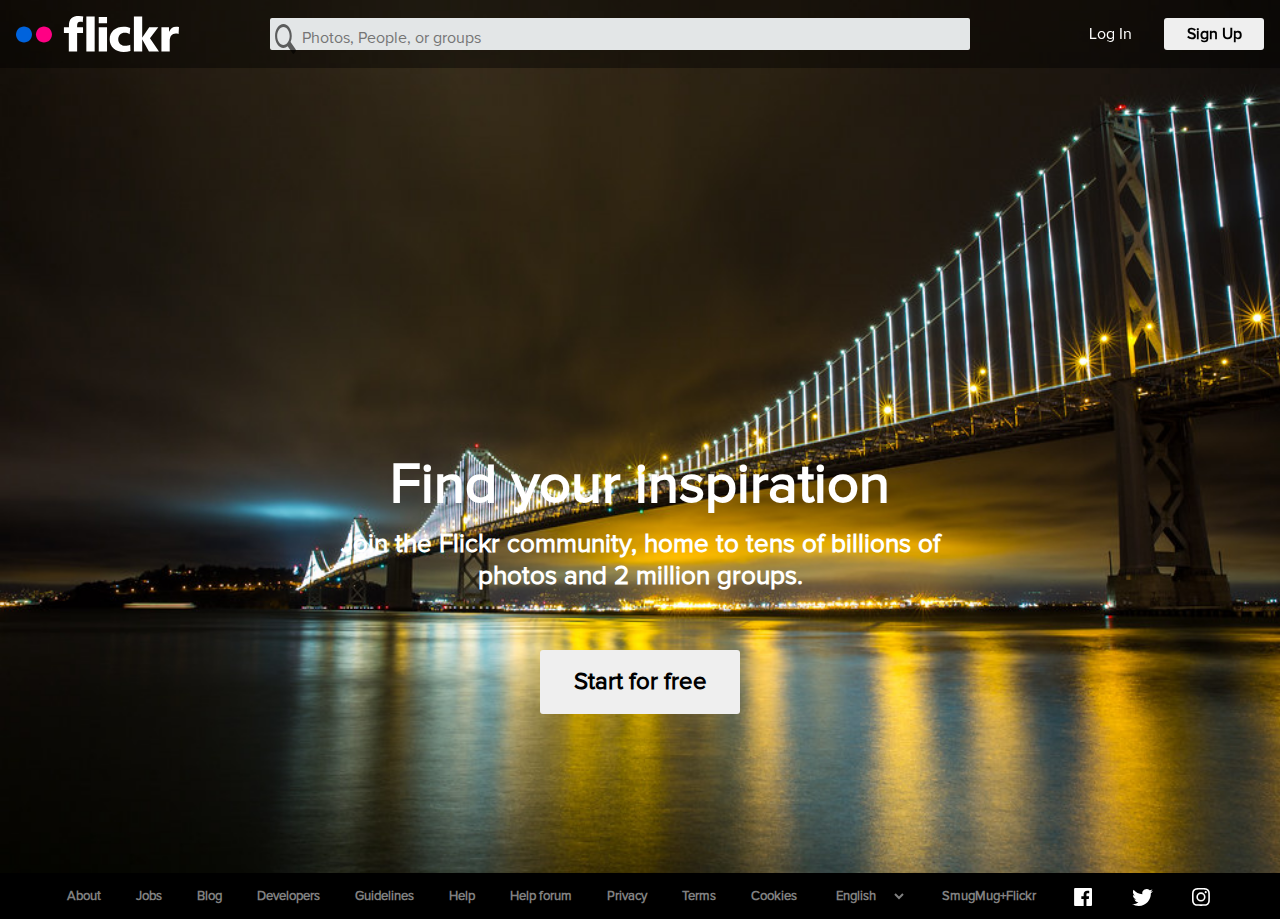
==== index.html @ a75e3fd8 "first commit" ====
<!DOCTYPE html>
<html lang="en">

<head>
    <meta charset="UTF-8">
    <meta name="viewport" content="width=device-width, initial-scale=1.0">
    <title>Find your inspiration. |Flickr</title>
    <link rel="stylesheet" href="bootstrap-5.3.2-dist/css/bootstrap.css">
    <link rel="stylesheet" href="style.css">
    <link rel="shortcut icon" href="images/favicon-144.png" type="image/x-icon">
</head>

<body>
    <main class="">
        <div id="carouselExampleSlidesOnly" class="carousel slide" data-bs-ride="carousel">
            <div class="carousel-inner">
                <div class="carousel-item active" data-bs-interval="5000">
                    <img src="images/15118079089_489aa62638_b.jpg" class="d-block w-100 vh-100" alt="...">
                    <div class="carousel-caption d-none d-md-block">
                        <h1>Find your inspiration</h1>
                        <h3>Join the Flickr community, home to tens of billions of <br> photos and 2 million groups.
                        </h3>
                        <a href="">
                            <button>Start for free</button>
                        </a>
                    </div>

                </div>
                <div class="carousel-item" data-bs-interval="5000">
                    <img src="images/A_Time_of_Change_Rachel_Brokaw.jpg" class="d-block w-100 vh-100" alt="...">
                    <div class="carousel-caption d-none d-md-block">
                        <h1>Find your inspiration</h1>
                        <h3>Join the Flickr community, home to tens of billions of <br> photos and 2 million groups.
                        </h3>
                        <a href="">
                            <button>Start for free</button>
                        </a>
                    </div>
                </div>
                <div class="carousel-item" data-bs-interval="5000">
                    <img src="images/benito_druck.jpg" class="d-block w-100 vh-100" alt="...">
                    <div class="carousel-caption d-none d-md-block">
                        <h1>Find your inspiration</h1>
                        <h3>Join the Flickr community, home to tens of billions of <br> photos and 2 million groups.
                        </h3>
                        <a href="">
                            <button>Start for free</button>
                        </a>
                    </div>
                </div>
                <div class="carousel-item" data-bs-interval="5000">
                    <img src="images/Catwalk_am_Bahnhof_Zurich_Oerlikon_Peter_Arn.jpg" class="d-block w-100 vh-100"
                        alt="...">
                        <div class="carousel-caption d-none d-md-block">
                            <h1>Find your inspiration</h1>
                            <h3>Join the Flickr community, home to tens of billions of <br> photos and 2 million groups.
                            </h3>
                            <a href="">
                                <button>Start for free</button>
                            </a>
                        </div>
                </div>
                <div class="carousel-item" data-bs-interval="5000">
                    <img src="images/Cool_Power_commended-LPOTY_UK_Steve_Cole.jpg" class="d-block w-100 vh-100"
                        alt="...">
                        <div class="carousel-caption d-none d-md-block">
                            <h1>Find your inspiration</h1>
                            <h3>Join the Flickr community, home to tens of billions of <br> photos and 2 million groups.
                            </h3>
                            <a href="">
                                <button>Start for free</button>
                            </a>
                        </div>
                </div>
                <div class="carousel-item" data-bs-interval="5000">
                    <img src="images/Dawn_of_Another_Day_Sky_Matthews.jpg" class="d-block w-100 vh-100" alt="...">
                    <div class="carousel-caption d-none d-md-block">
                        <h1>Find your inspiration</h1>
                        <h3>Join the Flickr community, home to tens of billions of <br> photos and 2 million groups.
                        </h3>
                        <a href="">
                            <button>Start for free</button>
                        </a>
                    </div>
                </div>
                <div class="carousel-item" data-bs-interval="5000">
                    <img src="images/Desert_Beauty_Christoph_Fischer.jpg" class="d-block w-100 vh-100" alt="...">
                    <div class="carousel-caption d-none d-md-block">
                        <h1>Find your inspiration</h1>
                        <h3>Join the Flickr community, home to tens of billions of <br> photos and 2 million groups.
                        </h3>
                        <a href="">
                            <button>Start for free</button>
                        </a>
                    </div>
                </div>
                <div class="carousel-item" data-bs-interval="5000">
                    <img src="images/Europes_best_View_Fabian_Fortmann.jpg" class="d-block w-100 vh-100" alt="...">
                    <div class="carousel-caption d-none d-md-block">
                        <h1>Find your inspiration</h1>
                        <h3>Join the Flickr community, home to tens of billions of <br> photos and 2 million groups.
                        </h3>
                        <a href="">
                            <button>Start for free</button>
                        </a>
                    </div>
                </div>
                <div class="carousel-item" data-bs-interval="5000">
                    <img src="images/Fantasy_Island_Daniel_Cheong.jpg" class="d-block w-100 vh-100" alt="...">
                    <div class="carousel-caption d-none d-md-block">
                        <h1>Find your inspiration</h1>
                        <h3>Join the Flickr community, home to tens of billions of <br> photos and 2 million groups.
                        </h3>
                        <a href="">
                            <button>Start for free</button>
                        </a>
                    </div>
                </div>
                <div class="carousel-item" data-bs-interval="5000">
                    <img src="images/Frosch_Bokeh_2_Axel_F.jpg" class="d-block w-100 vh-100" alt="...">
                    <div class="carousel-caption d-none d-md-block">
                        <h1>Find your inspiration</h1>
                        <h3>Join the Flickr community, home to tens of billions of <br> photos and 2 million groups.
                        </h3>
                        <a href="">
                            <button>Start for free</button>
                        </a>
                    </div>
                </div>
                <div class="carousel-item" data-bs-interval="5000">
                    <img src="images/Happy_Birthday_Adam_Iwona_Podlasinska.jpg" class="d-block w-100 vh-100" alt="...">
                    <div class="carousel-caption d-none d-md-block">
                        <h1>Find your inspiration</h1>
                        <h3>Join the Flickr community, home to tens of billions of <br> photos and 2 million groups.
                        </h3>
                        <a href="">
                            <button>Start for free</button>
                        </a>
                    </div>
                </div>
                <div class="carousel-item" data-bs-interval="5000">
                    <img src="images/If_Only_We_Could_Turn_Back_Time_Anna_Kwa.jpg" class="d-block w-100 vh-100"
                        alt="...">
                        <div class="carousel-caption d-none d-md-block">
                            <h1>Find your inspiration</h1>
                            <h3>Join the Flickr community, home to tens of billions of <br> photos and 2 million groups.
                            </h3>
                            <a href="">
                                <button>Start for free</button>
                            </a>
                        </div>
                </div>
                <div class="carousel-item" data-bs-interval="5000">
                    <img src="images/Mists_of_renfrew_Adam_Gibbs.jpg" class="d-block w-100 vh-100" alt="...">
                    <div class="carousel-caption d-none d-md-block">
                        <h1>Find your inspiration</h1>
                        <h3>Join the Flickr community, home to tens of billions of <br> photos and 2 million groups.
                        </h3>
                        <a href="">
                            <button>Start for free</button>
                        </a>
                    </div>
                </div>
                <div class="carousel-item" data-bs-interval="5000">
                    <img src="images/Secluded_Pete_Rowbottom.jpg" class="d-block w-100 vh-100" alt="...">
                    <div class="carousel-caption d-none d-md-block">
                        <h1>Find your inspiration</h1>
                        <h3>Join the Flickr community, home to tens of billions of <br> photos and 2 million groups.
                        </h3>
                        <a href="">
                            <button>Start for free</button>
                        </a>
                    </div>
                </div>
                <div class="carousel-item" data-bs-interval="5000">
                    <img src="images/Sheep_in_the_woods_II_James_Mills.jpg" class="d-block w-100 vh-100" alt="...">
                    <div class="carousel-caption d-none d-md-block">
                        <h1>Find your inspiration</h1>
                        <h3>Join the Flickr community, home to tens of billions of <br> photos and 2 million groups.
                        </h3>
                        <a href="">
                            <button>Start for free</button>
                        </a>
                    </div>
                </div>
                <div class="carousel-item" data-bs-interval="5000">
                    <img src="images/sunset_1663_Junji_Aoyama.jpg" class="d-block w-100 vh-100" alt="...">
                    <div class="carousel-caption d-none d-md-block">
                        <h1>Find your inspiration</h1>
                        <h3>Join the Flickr community, home to tens of billions of <br> photos and 2 million groups.
                        </h3>
                        <a href="">
                            <button>Start for free</button>
                        </a>
                    </div>
                </div>
                <div class="carousel-item" data-bs-interval="5000">
                    <img src="images/Tree_and_Morning_Mist_Jos_Buurmans.jpg" class="d-block w-100 vh-100" alt="...">
                    <div class="carousel-caption d-none d-md-block">
                        <h1>Find your inspiration</h1>
                        <h3>Join the Flickr community, home to tens of billions of <br> photos and 2 million groups.
                        </h3>
                        <a href="">
                            <button>Start for free</button>
                        </a>
                    </div>
                </div>
                <div class="carousel-item" data-bs-interval="5000">
                    <img src="images/Untitled_Jorge_Guadalupe_Lizarraga.jpg" class="d-block w-100 vh-100" alt="...">
                    <div class="carousel-caption d-none d-md-block">
                        <h1>Find your inspiration</h1>
                        <h3>Join the Flickr community, home to tens of billions of <br> photos and 2 million groups.
                        </h3>
                        <a href="">
                            <button>Start for free</button>
                        </a>
                    </div>
                </div>
            </div>
        </div>
        <nav class="hstack navbar p-3 fixed-top">
            <a href="">
                <img src="images/svgexport-2.svg" alt="" class="logo">

            </a>
            <div class="ms-auto search">
                <img src="images/svgexport-4.svg" alt="">
                <input type="text" placeholder="Photos, People, or groups">
            </div>

            <a href="" class=""><img src="images/svgexport-3.svg" alt="" class="lighter-search "></a>

            <div class="ms-auto ">
                <a href="login.html"><button class=" login">Log In</button></a>
                <a href=""><button class=" signup">Sign Up</button></a>
            </div>
        </nav>
    </main>
    <section class="">
        <div class=""><a href="">About</a>
            <hr style="color: rgb(196, 196, 196);">
        </div>
        <div class=""><a href="">Jobs</a>
            <hr style="color: rgb(196, 196, 196);">
        </div>
        <div class=""><a href="">Blog</a>
            <hr style="color: rgb(196, 196, 196);">
        </div>
        <div class=""><a href="">Developers</a>
            <hr style="color: rgb(196, 196, 196);">
        </div>
        <div class=""><a href="">Guidelines</a>
            <hr style="color: rgb(196, 196, 196);">
        </div>
        <div class=""><a href="">Help</a>
            <hr style="color: rgb(196, 196, 196);">
        </div>
        <div class=""><a href="">Help forum</a>
            <hr style="color: rgb(196, 196, 196);">
        </div>
        <div class=""><a href="">Privacy</a>
            <hr style="color: rgb(196, 196, 196);">
        </div>
        <div class=""><a href="">Terms</a>
            <hr style="color: rgb(196, 196, 196);">
        </div>
        <div class=""><a href="">Cookies</a>
            <hr style="color: rgb(196, 196, 196);">
        </div>
        <div class="">
            <!-- <div class="btn-group dropup">
                <button type="button" class="btn dropdown-toggle" data-bs-toggle="dropdown"
                    aria-expanded="false">
                    Dropup
                </button>
                <ul class="dropdown-menu">
                    <li><a class="dropdown-item" href="#">Action</a></li>
                    <li><a class="dropdown-item" href="#">Action two</a></li>
                    <li><a class="dropdown-item" href="#">Action three</a></li>
                </ul>
            </div> -->

            <select name="" id="">
                <a href="">
                    <option value="">English</option>
                </a>
                <a href="">
                    <option value="">繁體中文</option>
                </a>
                <a href="">
                    <option value="">Deutsch</option>
                </a>
                <a href="">
                    <option value="">Español</option>
                </a>
                <a href="">
                    <option value="">Français</option>
                </a>
                <a href="">
                    <option value="">한글</option>
                </a>
                <a href="">
                    <option value="">Italiano</option>
                </a>
                <a href="">
                    <option value="">Português</option>
                </a>
                <a href="">
                    <option value="">Tiếng Việt</option>
                </a>
                <a href="">
                    <option value="">Bahasa Indonesia</option>
                </a>
            </select>
            <hr style="color: rgb(196, 196, 196);">
        </div>
        <div class="span">
            <div>
                <span class="smug"><a href="">SmugMug+Flickr</a></span>
                <span class="connecting"><a href="">Connecting people through photography</a></span>
            </div>
            <div class="span-img ">
                <span class=""><a href=""><img src="images/svgexport-7.svg" alt=""> </a></span>
                <span class=""> <a href=""><img src="images/svgexport-8.svg" alt=""> </a></span>
                <span class=""> <a href=""><img src="images/svgexport-9.svg" alt=""></a></span>
            </div>
        </div>
    </section>
    <script src="https://cdn.jsdelivr.net/npm/bootstrap@5.3.2/dist/js/bootstrap.bundle.min.js"
        integrity="sha384-C6RzsynM9kWDrMNeT87bh95OGNyZPhcTNXj1NW7RuBCsyN/o0jlpcV8Qyq46cDfL"
        crossorigin="anonymous"></script>
</body>

</html>
---- style.css ----
*{
    padding: 0;
    margin: 0;
    box-sizing: border-box;
}

@font-face {
    font-family: name;
    src: url(font/Proxima\ Nova\ Font.otf);
}

body{
    font-family: name;
}


main{
    width: 100%;
}

.carousel-item{
    width: 100%;
    height: 97vh;
}

.carousel-caption{
    display: flex;
    flex-direction: column;
    justify-content: center;
    align-items: center;
    
}

h1{
    font-size: 56px;
    font-weight: 600;
    margin-top: -380px;
}

h3{
    font-size: 26px;
    font-weight: 600;
    line-height: 32px;
}

.carousel-caption button{
    width: 200px;
    margin-top: 50px;
    font-size: 24px;
    font-weight: 800;
    line-height: 64px;
}

.carousel-caption a {
    
    text-decoration: none;
}



nav{
    background-color: rgba(0, 0, 0, 0.42);
    padding: 10px;
    width: 100%;
    top: 0;
    z-index: 20;
    max-width: 100%;
}

nav img{
    height: 4vh;
}

.search{
    border-radius: 2px;
    width: 700px;
    height: 32px;
    padding: 3px;
    background-color:#e3e6e7;
}
button{
    border: none;
    border-radius: 3px;
}

.search img{
    height: 4vh;
    width: 2vw;
}

.lighter-search{
    display: none;
}

.search input{
    width: 660px;
    height: 20px;
    border: none;
    outline: none;
    background-color: #e3e6e7;
}

.search input:active{
    background-color: white;
}

.search:active{
    background-color: white;
}

.login {
    width: 100px;
    background-color: transparent;
    color: white;
}

.signup {
    width: 100px;
    font-size: 16px;
    line-height: 32px;
    font-weight: 600;
}

.signup:hover {
    color: rgb(133, 133, 133);
}

.carousel-caption button:hover{
    color: rgb(133, 133, 133);
}

section{
    padding: 10px;
    background-color: black;
    width: 100%;
    display: flex;
    justify-content: center;
    gap: 35px
}

hr{
    display: none;
}

section div a{
    text-decoration: none;
    color: gray;
    font-size: 13px;
    font-weight: bold;
}

section span a{
    text-decoration: none;
    color: gray;
    font-size: 13px;
    font-weight: bold;
}


select{
    background-color: transparent;
    border: none;
    color: gray;
    font-size: 13px;
    font-weight: bold;
    width: 75px;
    cursor: pointer;
}

select option{
    color: black;
}


.connecting{
    display: none;
}

.span, .span-img{
    display: flex;
    justify-content: center;
    gap: 35px
}


@media screen and (max-width: 475px) {
    nav{
        padding: 10px;
    }

    .search {
        display: none;
    }

    .signup{
        display: none;
    }

    .lighter-search{
        display: block;
        height: 3.5vh;
        margin-left: 160px;
    }

    nav .logo{
        height: 2.5vh;
    }

    .login {
        border: 2px solid white;
        border-radius: 0px;
        width: 80px;
    }

    section{
        height: 110vh;
        display: flex;
        gap: 0px;
        flex-direction: column;
        padding: 10px 20px;
    }

    select option{
        width: 100px;
    }

    
    .connecting{
        display: block;
        padding: 0 0 0 40px;
    }

    .smug{
        padding: 0 120px;
    }

    hr{
        display: block
    }

    .span{
        justify-content: center;
        align-items: center;
        display: flex;
        flex-direction: column;
    }

    .span-img{
        display: flex;
        flex-direction: row;
        gap: 50px;
    }

}
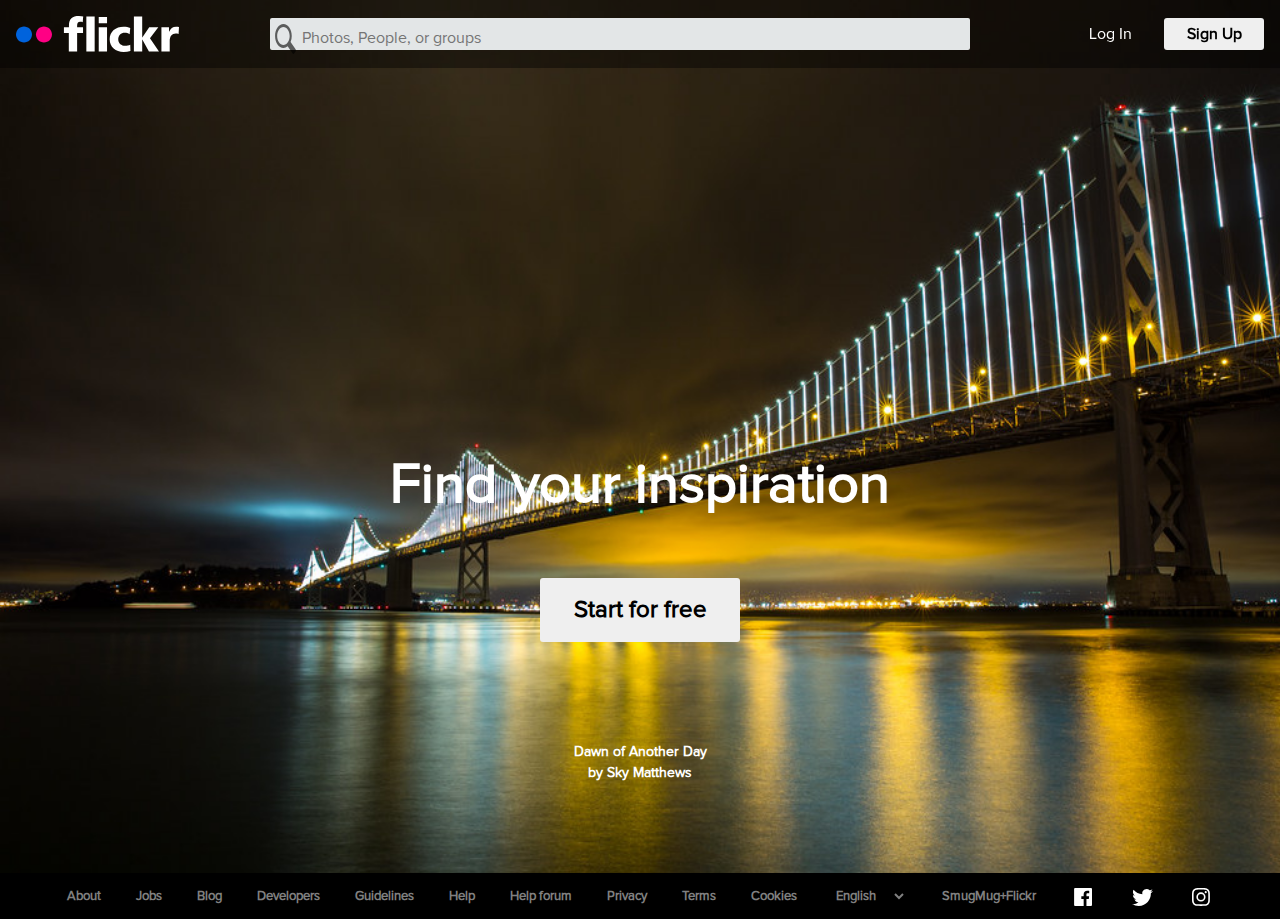
==== commit ffe45f4b: "added caption to landing page carousel" ====
--- a/index.html
+++ b/index.html
@@ -16,204 +16,277 @@
             <div class="carousel-inner">
                 <div class="carousel-item active" data-bs-interval="5000">
                     <img src="images/15118079089_489aa62638_b.jpg" class="d-block w-100 vh-100" alt="...">
-                    <div class="carousel-caption d-none d-md-block">
-                        <h1>Find your inspiration</h1>
-                        <h3>Join the Flickr community, home to tens of billions of <br> photos and 2 million groups.
-                        </h3>
-                        <a href="">
-                            <button>Start for free</button>
-                        </a>
+                    <div class="carousel-caption  d-md-block">
+                        <h1>Find your inspiration</h1>
+                        <h3 class="d-none">Join the Flickr community, home to tens of billions of <br> photos and 2 million groups.
+                        </h3>
+                        <a href="">
+                            <button>Start for free</button>
+                        </a>
+                        <div class="author">
+                            <a href="">Dawn of Another Day</a>
+                        <a href="">by Sky Matthews</a>
+                        </div>
                     </div>
 
                 </div>
                 <div class="carousel-item" data-bs-interval="5000">
                     <img src="images/A_Time_of_Change_Rachel_Brokaw.jpg" class="d-block w-100 vh-100" alt="...">
-                    <div class="carousel-caption d-none d-md-block">
-                        <h1>Find your inspiration</h1>
-                        <h3>Join the Flickr community, home to tens of billions of <br> photos and 2 million groups.
-                        </h3>
-                        <a href="">
-                            <button>Start for free</button>
-                        </a>
+                    <div class="carousel-caption  d-md-block">
+                        <h1>Find your inspiration</h1>
+                        <h3 class="d-none">Join the Flickr community, home to tens of billions of <br> photos and 2 million groups.
+                        </h3>
+                        <a href="">
+                            <button>Start for free</button>
+                        </a>
+                        <div class="author">
+                            <a href="">Catwalk am Bahnhof Zürich Oerlikon</a>
+                                <a href="">by Peter Arn</a>
+                        </div>
                     </div>
                 </div>
                 <div class="carousel-item" data-bs-interval="5000">
                     <img src="images/benito_druck.jpg" class="d-block w-100 vh-100" alt="...">
-                    <div class="carousel-caption d-none d-md-block">
-                        <h1>Find your inspiration</h1>
-                        <h3>Join the Flickr community, home to tens of billions of <br> photos and 2 million groups.
-                        </h3>
-                        <a href="">
-                            <button>Start for free</button>
-                        </a>
+                    <div class="carousel-caption  d-md-block">
+                        <h1>Find your inspiration</h1>
+                        <h3 class="d-none">Join the Flickr community, home to tens of billions of <br> photos and 2 million groups.
+                        </h3>
+                        <a href="">
+                            <button>Start for free</button>
+                        </a>
+                        <div class="author">
+                            <a href="">Mists of Renfrew</a>
+                            <a href="">by Adam Gibbs</a>
+                        </div>
                     </div>
                 </div>
                 <div class="carousel-item" data-bs-interval="5000">
                     <img src="images/Catwalk_am_Bahnhof_Zurich_Oerlikon_Peter_Arn.jpg" class="d-block w-100 vh-100"
                         alt="...">
-                        <div class="carousel-caption d-none d-md-block">
+                        <div class="carousel-caption  d-md-block">
                             <h1>Find your inspiration</h1>
-                            <h3>Join the Flickr community, home to tens of billions of <br> photos and 2 million groups.
+                            <h3 class="d-none">Join the Flickr community, home to tens of billions of <br> photos and 2 million groups.
                             </h3>
                             <a href="">
                                 <button>Start for free</button>
                             </a>
+                            <div class="author">
+                                <a href="">A Time of Change</a>
+                                    <a href="">by Rachel Brokaw</a>
+                            </div>
                         </div>
                 </div>
                 <div class="carousel-item" data-bs-interval="5000">
                     <img src="images/Cool_Power_commended-LPOTY_UK_Steve_Cole.jpg" class="d-block w-100 vh-100"
                         alt="...">
-                        <div class="carousel-caption d-none d-md-block">
+                        <div class="carousel-caption  d-md-block">
                             <h1>Find your inspiration</h1>
-                            <h3>Join the Flickr community, home to tens of billions of <br> photos and 2 million groups.
+                            <h3 class="d-none">Join the Flickr community, home to tens of billions of <br> photos and 2 million groups.
                             </h3>
                             <a href="">
                                 <button>Start for free</button>
                             </a>
+                            <div class="author">
+                                <a href="">Secluded</a>
+                                <a href="">by Pete Rowbottom</a>
+                            </div>
                         </div>
                 </div>
                 <div class="carousel-item" data-bs-interval="5000">
                     <img src="images/Dawn_of_Another_Day_Sky_Matthews.jpg" class="d-block w-100 vh-100" alt="...">
-                    <div class="carousel-caption d-none d-md-block">
-                        <h1>Find your inspiration</h1>
-                        <h3>Join the Flickr community, home to tens of billions of <br> photos and 2 million groups.
-                        </h3>
-                        <a href="">
-                            <button>Start for free</button>
-                        </a>
+                    <div class="carousel-caption  d-md-block">
+                        <h1>Find your inspiration</h1>
+                        <h3 class="d-none">Join the Flickr community, home to tens of billions of <br> photos and 2 million groups.
+                        </h3>
+                        <a href="">
+                            <button>Start for free</button>
+                        </a>
+                        <div class="author">
+                            <a href="">Frosch, Bokeh 2</a>
+                            <a href="">by axelfw</a>
+                        </div>
                     </div>
                 </div>
                 <div class="carousel-item" data-bs-interval="5000">
                     <img src="images/Desert_Beauty_Christoph_Fischer.jpg" class="d-block w-100 vh-100" alt="...">
-                    <div class="carousel-caption d-none d-md-block">
-                        <h1>Find your inspiration</h1>
-                        <h3>Join the Flickr community, home to tens of billions of <br> photos and 2 million groups.
-                        </h3>
-                        <a href="">
-                            <button>Start for free</button>
-                        </a>
+                    <div class="carousel-caption d-md-block">
+                        <h1>Find your inspiration</h1>
+                        <h3 class=" d-none">Join the Flickr community, home to tens of billions of <br> photos and 2 million groups.
+                        </h3>
+                        <a href="">
+                            <button>Start for free</button>
+                        </a>
+                        <div class="author">
+                            <a href="">Dawn of Another Day</a>
+                        <a href="">by Sky Matthews</a>
+                        </div>
+                        
                     </div>
                 </div>
                 <div class="carousel-item" data-bs-interval="5000">
                     <img src="images/Europes_best_View_Fabian_Fortmann.jpg" class="d-block w-100 vh-100" alt="...">
-                    <div class="carousel-caption d-none d-md-block">
-                        <h1>Find your inspiration</h1>
-                        <h3>Join the Flickr community, home to tens of billions of <br> photos and 2 million groups.
-                        </h3>
-                        <a href="">
-                            <button>Start for free</button>
-                        </a>
+                    <div class="carousel-caption  d-md-block">
+                        <h1>Find your inspiration</h1>
+                        <h3 class="d-none">Join the Flickr community, home to tens of billions of <br> photos and 2 million groups.
+                        </h3>
+                        <a href="">
+                            <button>Start for free</button>
+                        </a>
+                        <div class="author">
+                            <a href="">A Time of Change</a>
+                                <a href="">by Rachel Brokaw</a>
+                        </div>
                     </div>
                 </div>
                 <div class="carousel-item" data-bs-interval="5000">
                     <img src="images/Fantasy_Island_Daniel_Cheong.jpg" class="d-block w-100 vh-100" alt="...">
-                    <div class="carousel-caption d-none d-md-block">
-                        <h1>Find your inspiration</h1>
-                        <h3>Join the Flickr community, home to tens of billions of <br> photos and 2 million groups.
-                        </h3>
-                        <a href="">
-                            <button>Start for free</button>
-                        </a>
+                    <div class="carousel-caption  d-md-block">
+                        <h1>Find your inspiration</h1>
+                        <h3 class="d-none">Join the Flickr community, home to tens of billions of <br> photos and 2 million groups.
+                        </h3>
+                        <a href="">
+                            <button>Start for free</button>
+                        </a>
+                        <div class="author">
+                            <a href="">
+                                Tree and Morning Mist</a>
+                                <a href="">by Jos Buurmans</a>
+                        </div>
                     </div>
                 </div>
                 <div class="carousel-item" data-bs-interval="5000">
                     <img src="images/Frosch_Bokeh_2_Axel_F.jpg" class="d-block w-100 vh-100" alt="...">
-                    <div class="carousel-caption d-none d-md-block">
-                        <h1>Find your inspiration</h1>
-                        <h3>Join the Flickr community, home to tens of billions of <br> photos and 2 million groups.
-                        </h3>
-                        <a href="">
-                            <button>Start for free</button>
-                        </a>
+                    <div class="carousel-caption  d-md-block">
+                        <h1>Find your inspiration</h1>
+                        <h3 class="d-none">Join the Flickr community, home to tens of billions of <br> photos and 2 million groups.
+                        </h3>
+                        <a href="">
+                            <button>Start for free</button>
+                        </a>
+                        <div class="author">
+                            <a href="">Sheep in the woods II</a>
+                            <a href="">by James Mills</a>
+                        </div>
                     </div>
                 </div>
                 <div class="carousel-item" data-bs-interval="5000">
                     <img src="images/Happy_Birthday_Adam_Iwona_Podlasinska.jpg" class="d-block w-100 vh-100" alt="...">
-                    <div class="carousel-caption d-none d-md-block">
-                        <h1>Find your inspiration</h1>
-                        <h3>Join the Flickr community, home to tens of billions of <br> photos and 2 million groups.
-                        </h3>
-                        <a href="">
-                            <button>Start for free</button>
-                        </a>
+                    <div class="carousel-caption  d-md-block">
+                        <h1>Find your inspiration</h1>
+                        <h3 class="d-none">Join the Flickr community, home to tens of billions of <br> photos and 2 million groups.
+                        </h3>
+                        <a href="">
+                            <button>Start for free</button>
+                        </a>
+                        <div class="author">
+                            <a href="">If Only We Could Turn Back Time</a>
+                            <a href="">by Anna Kwa</a>
+                        </div>
                     </div>
                 </div>
                 <div class="carousel-item" data-bs-interval="5000">
                     <img src="images/If_Only_We_Could_Turn_Back_Time_Anna_Kwa.jpg" class="d-block w-100 vh-100"
                         alt="...">
-                        <div class="carousel-caption d-none d-md-block">
+                        <div class="carousel-caption  d-md-block">
                             <h1>Find your inspiration</h1>
-                            <h3>Join the Flickr community, home to tens of billions of <br> photos and 2 million groups.
+                            <h3 class="d-none">Join the Flickr community, home to tens of billions of <br> photos and 2 million groups.
                             </h3>
                             <a href="">
                                 <button>Start for free</button>
                             </a>
+                            <div class="author">
+                                <a href="">Catwalk am Bahnhof Zürich Oerlikon</a>
+                                    <a href="">by Peter Arn</a>
+                            </div>
                         </div>
                 </div>
                 <div class="carousel-item" data-bs-interval="5000">
                     <img src="images/Mists_of_renfrew_Adam_Gibbs.jpg" class="d-block w-100 vh-100" alt="...">
-                    <div class="carousel-caption d-none d-md-block">
-                        <h1>Find your inspiration</h1>
-                        <h3>Join the Flickr community, home to tens of billions of <br> photos and 2 million groups.
-                        </h3>
-                        <a href="">
-                            <button>Start for free</button>
-                        </a>
+                    <div class="carousel-caption  d-md-block">
+                        <h1>Find your inspiration</h1>
+                        <h3 class="d-none">Join the Flickr community, home to tens of billions of <br> photos and 2 million groups.
+                        </h3>
+                        <a href="">
+                            <button>Start for free</button>
+                        </a>
+                        <div class="author">
+                            <a href="">Mists of Renfrew</a>
+                            <a href="">by Adam Gibbs</a>
+                        </div>
                     </div>
                 </div>
                 <div class="carousel-item" data-bs-interval="5000">
                     <img src="images/Secluded_Pete_Rowbottom.jpg" class="d-block w-100 vh-100" alt="...">
-                    <div class="carousel-caption d-none d-md-block">
-                        <h1>Find your inspiration</h1>
-                        <h3>Join the Flickr community, home to tens of billions of <br> photos and 2 million groups.
-                        </h3>
-                        <a href="">
-                            <button>Start for free</button>
-                        </a>
+                    <div class="carousel-caption  d-md-block">
+                        <h1>Find your inspiration</h1>
+                        <h3 class="d-none">Join the Flickr community, home to tens of billions of <br> photos and 2 million groups.
+                        </h3>
+                        <a href="">
+                            <button>Start for free</button>
+                        </a>
+                        <div class="author">
+                            <a href="">Sheep in the woods II</a>
+                            <a href="">by James Mills</a>
+                        </div>
                     </div>
                 </div>
                 <div class="carousel-item" data-bs-interval="5000">
                     <img src="images/Sheep_in_the_woods_II_James_Mills.jpg" class="d-block w-100 vh-100" alt="...">
-                    <div class="carousel-caption d-none d-md-block">
-                        <h1>Find your inspiration</h1>
-                        <h3>Join the Flickr community, home to tens of billions of <br> photos and 2 million groups.
-                        </h3>
-                        <a href="">
-                            <button>Start for free</button>
-                        </a>
+                    <div class="carousel-caption  d-md-block">
+                        <h1>Find your inspiration</h1>
+                        <h3 class="d-none">Join the Flickr community, home to tens of billions of <br> photos and 2 million groups.
+                        </h3>
+                        <a href="">
+                            <button>Start for free</button>
+                        </a>
+                        <div class="author">
+                            <a href="">Sheep in the woods II</a>
+                            <a href="">by James Mills</a>
+                        </div>
                     </div>
                 </div>
                 <div class="carousel-item" data-bs-interval="5000">
                     <img src="images/sunset_1663_Junji_Aoyama.jpg" class="d-block w-100 vh-100" alt="...">
-                    <div class="carousel-caption d-none d-md-block">
-                        <h1>Find your inspiration</h1>
-                        <h3>Join the Flickr community, home to tens of billions of <br> photos and 2 million groups.
-                        </h3>
-                        <a href="">
-                            <button>Start for free</button>
-                        </a>
+                    <div class="carousel-caption d-md-block">
+                        <h1>Find your inspiration</h1>
+                        <h3 class=" d-none">Join the Flickr community, home to tens of billions of <br> photos and 2 million groups.
+                        </h3>
+                        <a href="">
+                            <button>Start for free</button>
+                        </a>
+                        <div class="author">
+                            <a href="">Desert Beauty</a>
+                            <a href="">by Christoph Fischer</a>
+                        </div>
                     </div>
                 </div>
                 <div class="carousel-item" data-bs-interval="5000">
                     <img src="images/Tree_and_Morning_Mist_Jos_Buurmans.jpg" class="d-block w-100 vh-100" alt="...">
-                    <div class="carousel-caption d-none d-md-block">
-                        <h1>Find your inspiration</h1>
-                        <h3>Join the Flickr community, home to tens of billions of <br> photos and 2 million groups.
-                        </h3>
-                        <a href="">
-                            <button>Start for free</button>
-                        </a>
+                    <div class="carousel-caption d-md-block">
+                        <h1>Find your inspiration</h1>
+                        <h3 class=" d-none">Join the Flickr community, home to tens of billions of <br> photos and 2 million groups.
+                        </h3>
+                        <a href="">
+                            <button>Start for free</button>
+                        </a>
+                        <div class="author">
+                            <a href="">Benito</a>
+                            <a href="">by Ria Putzker</a></div>
                     </div>
                 </div>
                 <div class="carousel-item" data-bs-interval="5000">
                     <img src="images/Untitled_Jorge_Guadalupe_Lizarraga.jpg" class="d-block w-100 vh-100" alt="...">
-                    <div class="carousel-caption d-none d-md-block">
-                        <h1>Find your inspiration</h1>
-                        <h3>Join the Flickr community, home to tens of billions of <br> photos and 2 million groups.
-                        </h3>
-                        <a href="">
-                            <button>Start for free</button>
-                        </a>
+                    <div class="carousel-caption d-md-block">
+                        <h1>Find your inspiration</h1>
+                        <h3 class="d-none ">Join the Flickr community, home to tens of billions of <br> photos and 2 million groups.
+                        </h3>
+                        <a href="">
+                            <button>Start for free</button>
+                        </a>
+                        <div class="author">
+                            <a href="">Happy Birthday Adam!</a>
+                                <a href="">by Iwona Podlasinska</a>
+                        </div>
                     </div>
                 </div>
             </div>
@@ -232,7 +305,7 @@
 
             <div class="ms-auto ">
                 <a href="login.html"><button class=" login">Log In</button></a>
-                <a href=""><button class=" signup">Sign Up</button></a>
+                <a href="signup.html"><button class=" signup">Sign Up</button></a>
             </div>
         </nav>
     </main>
--- a/style.css
+++ b/style.css
@@ -127,6 +127,19 @@
 
 .carousel-caption button:hover{
     color: rgb(133, 133, 133);
+}
+
+.author{
+    display: flex;
+    flex-direction: column;
+    margin-top: 100px;
+}
+
+.author a{
+    font-size: 14px;
+    text-decoration: none;
+    color: white;
+    font-weight: 600;
 }
 
 section{
@@ -212,6 +225,22 @@
         width: 80px;
     }
 
+    h1{
+        font-size: 36px;
+    }
+
+    .carousel-caption button{
+        width: 120px;
+        margin-top: 10px;
+        font-size: 18px;
+        font-weight: 800;
+        line-height: 47px;
+    }
+
+    .author{
+        padding-top: 100px;
+    }
+
     section{
         height: 110vh;
         display: flex;
